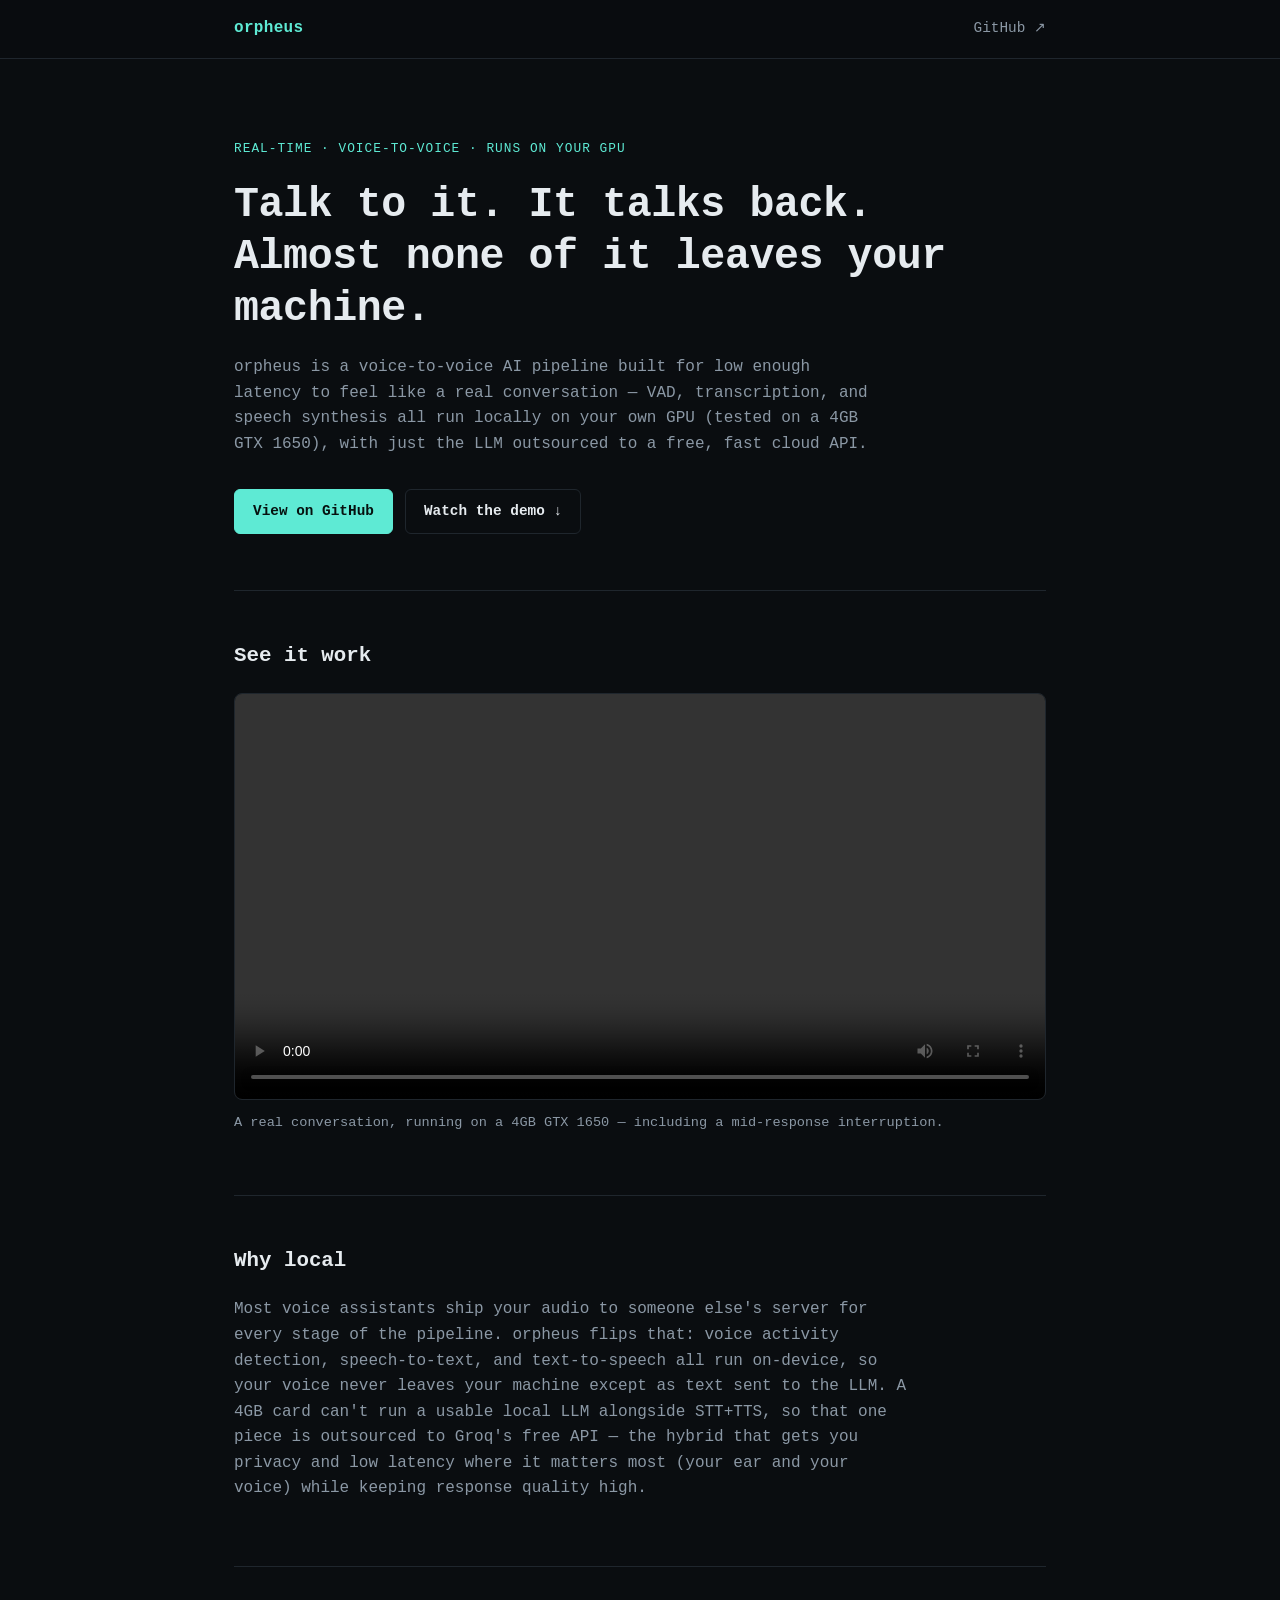
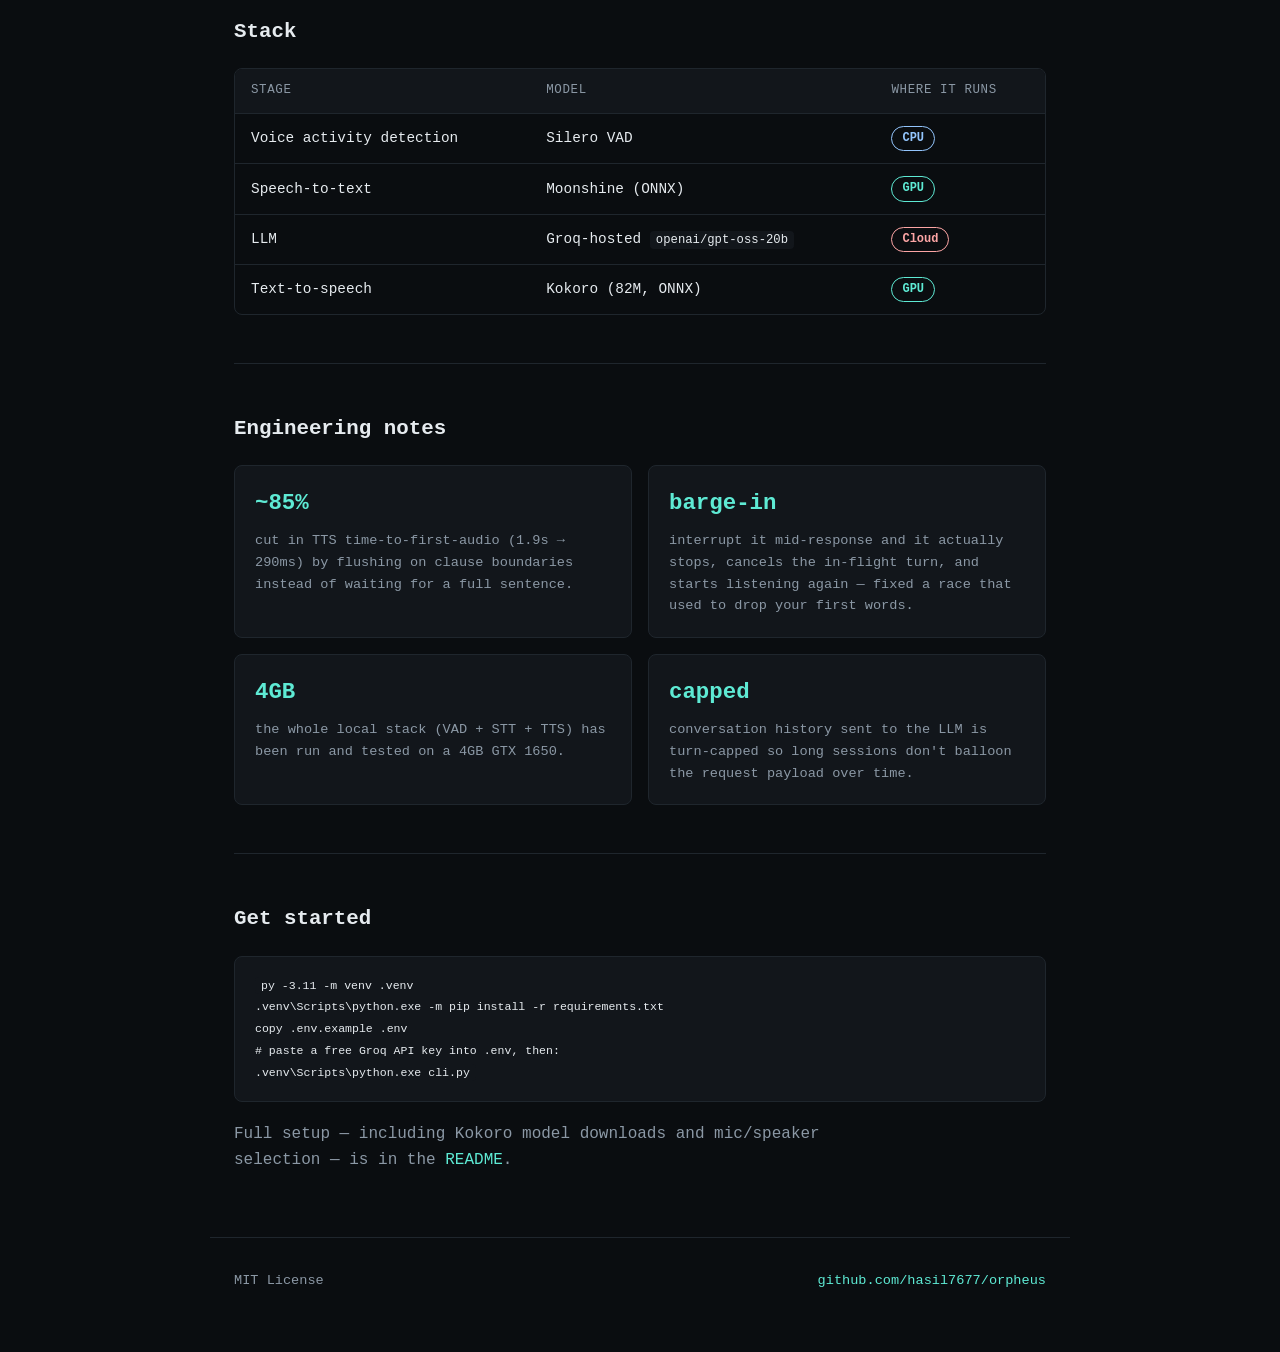
==== site/index.html @ a7efe46a "Deploy site/ to GitHub Pages via Actions instead of manual Vercel upload site/ was never committed, " ====
<!DOCTYPE html>
<html lang="en">
<head>
<meta charset="UTF-8">
<meta name="viewport" content="width=device-width, initial-scale=1.0">
<title>orpheus — local voice-to-voice AI pipeline</title>
<meta name="description" content="A real-time, voice-to-voice AI pipeline that runs almost entirely on your own GPU. Silero VAD, Moonshine STT, Kokoro TTS, Groq-hosted LLM.">

<meta property="og:type" content="website">
<meta property="og:title" content="orpheus — local voice-to-voice AI pipeline">
<meta property="og:description" content="Speak to it, it talks back — VAD, transcription, and speech synthesis all run locally on your own GPU.">
<meta property="og:image" content="https://orpheus-voice.vercel.app/og-image.png">
<meta property="og:url" content="https://orpheus-voice.vercel.app">

<meta name="twitter:card" content="summary_large_image">
<meta name="twitter:title" content="orpheus — local voice-to-voice AI pipeline">
<meta name="twitter:description" content="Speak to it, it talks back — VAD, transcription, and speech synthesis all run locally on your own GPU.">
<meta name="twitter:image" content="https://orpheus-voice.vercel.app/og-image.png">

<link rel="icon" href="data:image/svg+xml,<svg xmlns=%22http://www.w3.org/2000/svg%22 viewBox=%220 0 100 100%22><text y=%22.9em%22 font-size=%2290%22>🎙️</text></svg>">
<link rel="stylesheet" href="style.css">
</head>
<body>

<header class="nav">
  <div class="nav-inner">
    <span class="brand">orpheus</span>
    <a class="nav-link" href="https://github.com/hasil7677/orpheus" target="_blank" rel="noopener">GitHub ↗</a>
  </div>
</header>

<main>
  <section class="hero">
    <p class="eyebrow">real-time · voice-to-voice · runs on your GPU</p>
    <h1>Talk to it. It talks back.<br>Almost none of it leaves your machine.</h1>
    <p class="hero-sub">
      orpheus is a voice-to-voice AI pipeline built for low enough latency to feel
      like a real conversation — VAD, transcription, and speech synthesis all run
      locally on your own GPU (tested on a 4GB GTX 1650), with just the LLM
      outsourced to a free, fast cloud API.
    </p>
    <div class="hero-actions">
      <a class="btn btn-primary" href="https://github.com/hasil7677/orpheus" target="_blank" rel="noopener">View on GitHub</a>
      <a class="btn btn-ghost" href="#demo">Watch the demo ↓</a>
    </div>
  </section>

  <section id="demo" class="section">
    <h2>See it work</h2>
    <div class="video-wrap">
      <video controls preload="metadata">
        <source src="demo.mp4" type="video/mp4">
        Your browser doesn't support embedded video —
        <a href="demo.mp4">download it directly</a>.
      </video>
    </div>
    <p class="caption">A real conversation, running on a 4GB GTX 1650 — including a mid-response interruption.</p>
  </section>

  <section class="section">
    <h2>Why local</h2>
    <p class="body-text">
      Most voice assistants ship your audio to someone else's server for every stage
      of the pipeline. orpheus flips that: voice activity detection, speech-to-text,
      and text-to-speech all run on-device, so your voice never leaves your machine
      except as text sent to the LLM. A 4GB card can't run a usable local LLM
      alongside STT+TTS, so that one piece is outsourced to Groq's free API — the
      hybrid that gets you privacy and low latency where it matters most (your ear
      and your voice) while keeping response quality high.
    </p>
  </section>

  <section class="section">
    <h2>Stack</h2>
    <div class="table-wrap">
      <table>
        <thead>
          <tr><th>Stage</th><th>Model</th><th>Where it runs</th></tr>
        </thead>
        <tbody>
          <tr><td>Voice activity detection</td><td>Silero VAD</td><td><span class="pill pill-cpu">CPU</span></td></tr>
          <tr><td>Speech-to-text</td><td>Moonshine (ONNX)</td><td><span class="pill pill-gpu">GPU</span></td></tr>
          <tr><td>LLM</td><td>Groq-hosted <code>openai/gpt-oss-20b</code></td><td><span class="pill pill-cloud">Cloud</span></td></tr>
          <tr><td>Text-to-speech</td><td>Kokoro (82M, ONNX)</td><td><span class="pill pill-gpu">GPU</span></td></tr>
        </tbody>
      </table>
    </div>
  </section>

  <section class="section">
    <h2>Engineering notes</h2>
    <div class="stat-grid">
      <div class="stat">
        <div class="stat-num">~85%</div>
        <div class="stat-label">cut in TTS time-to-first-audio (1.9s → 290ms) by flushing on clause boundaries instead of waiting for a full sentence.</div>
      </div>
      <div class="stat">
        <div class="stat-num">barge-in</div>
        <div class="stat-label">interrupt it mid-response and it actually stops, cancels the in-flight turn, and starts listening again — fixed a race that used to drop your first words.</div>
      </div>
      <div class="stat">
        <div class="stat-num">4GB</div>
        <div class="stat-label">the whole local stack (VAD + STT + TTS) has been run and tested on a 4GB GTX 1650.</div>
      </div>
      <div class="stat">
        <div class="stat-num">capped</div>
        <div class="stat-label">conversation history sent to the LLM is turn-capped so long sessions don't balloon the request payload over time.</div>
      </div>
    </div>
  </section>

  <section class="section">
    <h2>Get started</h2>
    <pre class="code-block"><code>py -3.11 -m venv .venv
.venv\Scripts\python.exe -m pip install -r requirements.txt
copy .env.example .env
&#35; paste a free Groq API key into .env, then:
.venv\Scripts\python.exe cli.py</code></pre>
    <p class="body-text">
      Full setup — including Kokoro model downloads and mic/speaker selection —
      is in the <a href="https://github.com/hasil7677/orpheus#readme" target="_blank" rel="noopener">README</a>.
    </p>
  </section>
</main>

<footer class="footer">
  <span>MIT License</span>
  <a href="https://github.com/hasil7677/orpheus" target="_blank" rel="noopener">github.com/hasil7677/orpheus</a>
</footer>

</body>
</html>
---- site/style.css ----
:root {
  --bg: #0a0d10;
  --bg-raised: #12161b;
  --border: #1f262d;
  --text: #e6ebef;
  --text-dim: #8b98a5;
  --accent: #5eead4;
  --accent-dim: #2dd4bf22;
  --cpu: #93c5fd;
  --gpu: #5eead4;
  --cloud: #fca5a5;
  --font-mono: "SFMono-Regular", ui-monospace, Menlo, Consolas, "Liberation Mono", monospace;
}

* { box-sizing: border-box; }

html { scroll-behavior: smooth; }

body {
  margin: 0;
  background: var(--bg);
  color: var(--text);
  font-family: var(--font-mono);
  line-height: 1.6;
  font-size: 16px;
}

a { color: var(--accent); text-decoration: none; }
a:hover { text-decoration: underline; }

.nav {
  position: sticky;
  top: 0;
  z-index: 10;
  background: rgba(10, 13, 16, 0.85);
  backdrop-filter: blur(8px);
  border-bottom: 1px solid var(--border);
}

.nav-inner {
  max-width: 860px;
  margin: 0 auto;
  padding: 16px 24px;
  display: flex;
  align-items: center;
  justify-content: space-between;
}

.brand {
  font-weight: 700;
  letter-spacing: 0.02em;
  color: var(--accent);
}

.nav-link { color: var(--text-dim); font-size: 0.9rem; }
.nav-link:hover { color: var(--accent); }

main {
  max-width: 860px;
  margin: 0 auto;
  padding: 0 24px;
}

.hero {
  padding: 80px 0 56px;
}

.eyebrow {
  color: var(--accent);
  font-size: 0.8rem;
  letter-spacing: 0.08em;
  text-transform: uppercase;
  margin: 0 0 20px;
}

.hero h1 {
  font-size: clamp(1.7rem, 4.5vw, 2.6rem);
  line-height: 1.25;
  margin: 0 0 20px;
  font-weight: 700;
  letter-spacing: -0.01em;
}

.hero-sub {
  color: var(--text-dim);
  font-size: 1rem;
  max-width: 640px;
  margin: 0 0 32px;
}

.hero-actions { display: flex; gap: 12px; flex-wrap: wrap; }

.btn {
  display: inline-block;
  padding: 10px 18px;
  border-radius: 6px;
  font-size: 0.9rem;
  font-weight: 600;
  border: 1px solid var(--border);
  text-decoration: none !important;
}

.btn-primary {
  background: var(--accent);
  color: #06110f;
  border-color: var(--accent);
}
.btn-primary:hover { opacity: 0.88; }

.btn-ghost { color: var(--text); }
.btn-ghost:hover { border-color: var(--accent); color: var(--accent); }

.section { padding: 48px 0; border-top: 1px solid var(--border); }

.section h2 {
  font-size: 1.3rem;
  margin: 0 0 20px;
  color: var(--text);
}

.body-text { color: var(--text-dim); max-width: 680px; }

.video-wrap {
  border: 1px solid var(--border);
  border-radius: 8px;
  overflow: hidden;
  background: var(--bg-raised);
}

.video-wrap video { display: block; width: 100%; height: auto; }

.caption {
  color: var(--text-dim);
  font-size: 0.85rem;
  margin-top: 12px;
}

.table-wrap {
  border: 1px solid var(--border);
  border-radius: 8px;
  overflow: hidden;
}

table { width: 100%; border-collapse: collapse; font-size: 0.9rem; }

th, td {
  text-align: left;
  padding: 12px 16px;
  border-bottom: 1px solid var(--border);
}

thead th {
  color: var(--text-dim);
  font-weight: 500;
  background: var(--bg-raised);
  font-size: 0.78rem;
  text-transform: uppercase;
  letter-spacing: 0.05em;
}

tbody tr:last-child td { border-bottom: none; }

code {
  font-family: var(--font-mono);
  background: var(--bg-raised);
  padding: 2px 6px;
  border-radius: 4px;
  font-size: 0.85em;
}

.pill {
  display: inline-block;
  padding: 2px 10px;
  border-radius: 999px;
  font-size: 0.75rem;
  font-weight: 600;
  border: 1px solid currentColor;
}

.pill-cpu { color: var(--cpu); }
.pill-gpu { color: var(--gpu); }
.pill-cloud { color: var(--cloud); }

.stat-grid {
  display: grid;
  grid-template-columns: repeat(2, 1fr);
  gap: 16px;
}

.stat {
  background: var(--bg-raised);
  border: 1px solid var(--border);
  border-radius: 8px;
  padding: 20px;
}

.stat-num {
  font-size: 1.4rem;
  font-weight: 700;
  color: var(--accent);
  margin-bottom: 8px;
}

.stat-label { color: var(--text-dim); font-size: 0.85rem; }

.code-block {
  background: var(--bg-raised);
  border: 1px solid var(--border);
  border-radius: 8px;
  padding: 18px 20px;
  overflow-x: auto;
  font-size: 0.85rem;
  color: var(--text);
  margin: 0 0 20px;
}

.footer {
  max-width: 860px;
  margin: 0 auto;
  padding: 32px 24px 60px;
  display: flex;
  justify-content: space-between;
  color: var(--text-dim);
  font-size: 0.85rem;
  border-top: 1px solid var(--border);
}

@media (max-width: 600px) {
  .hero { padding: 56px 0 40px; }
  .stat-grid { grid-template-columns: 1fr; }
  .footer { flex-direction: column; gap: 8px; }
}
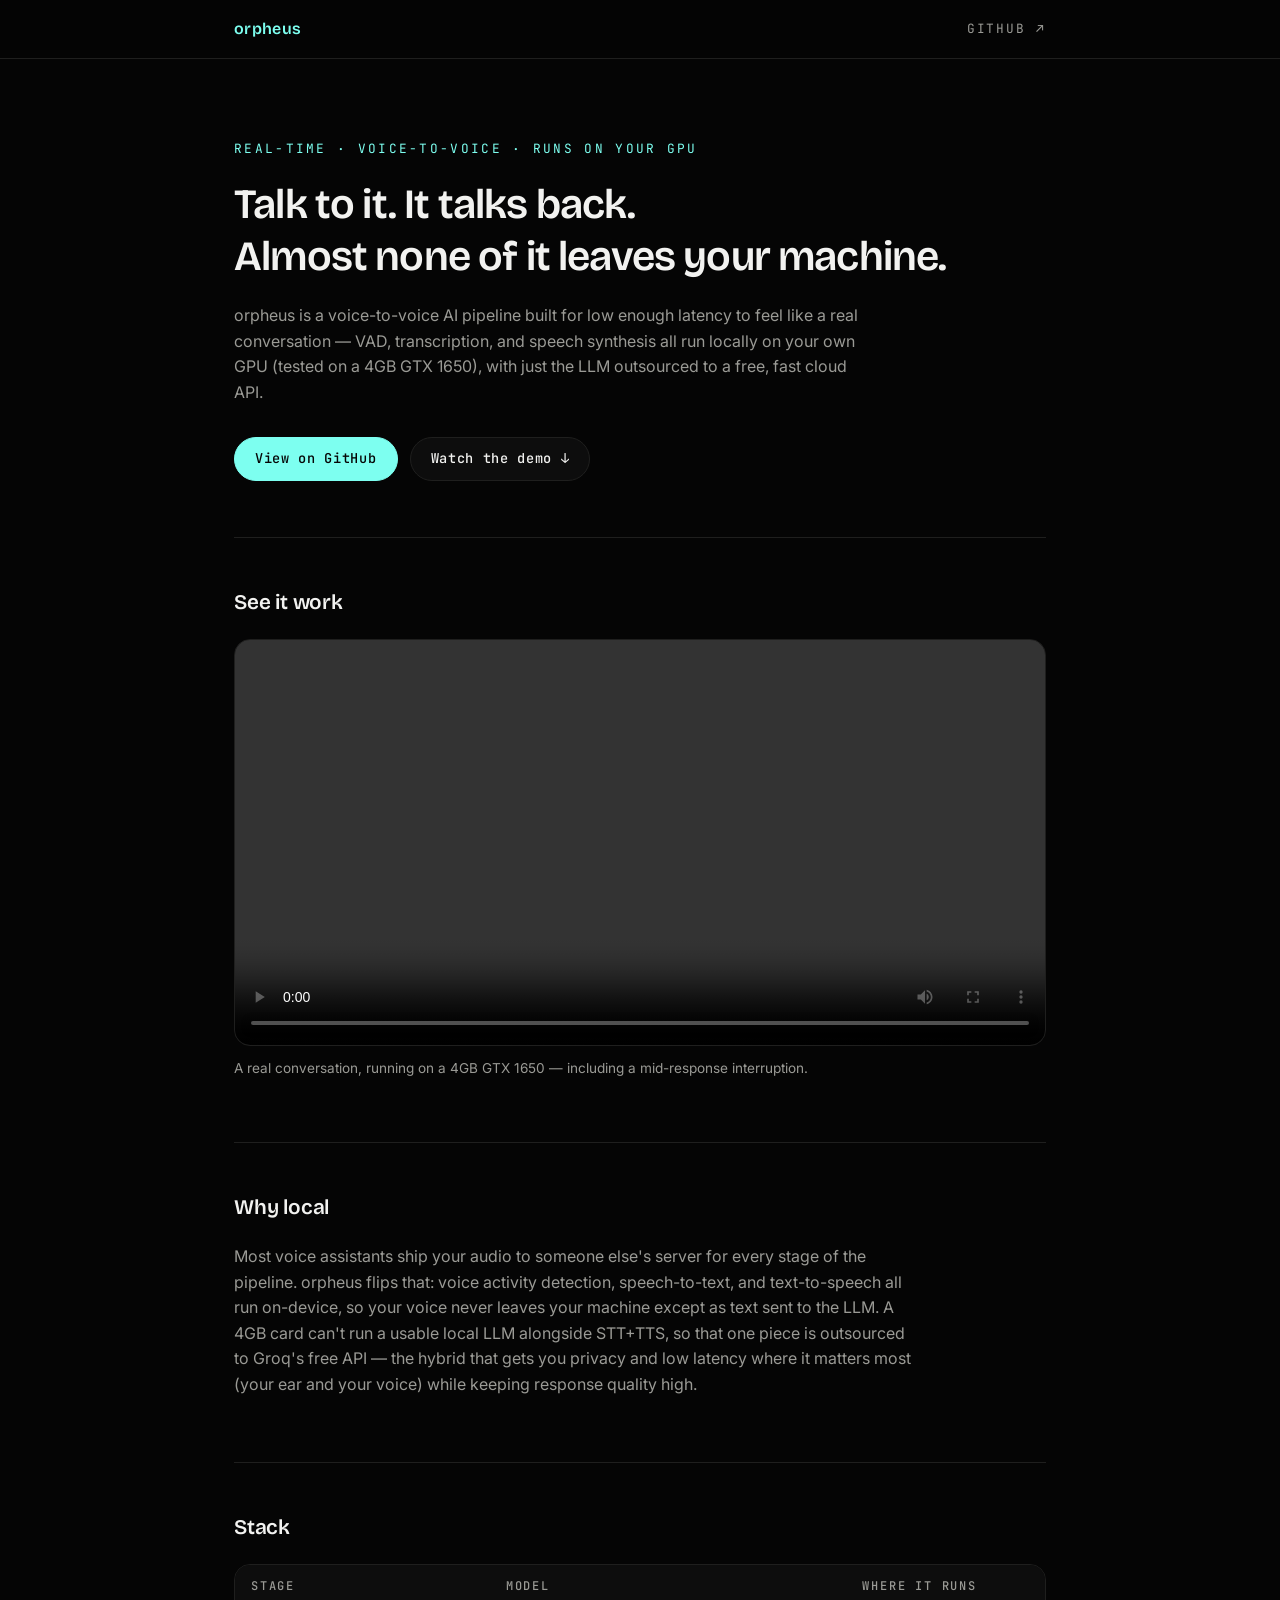
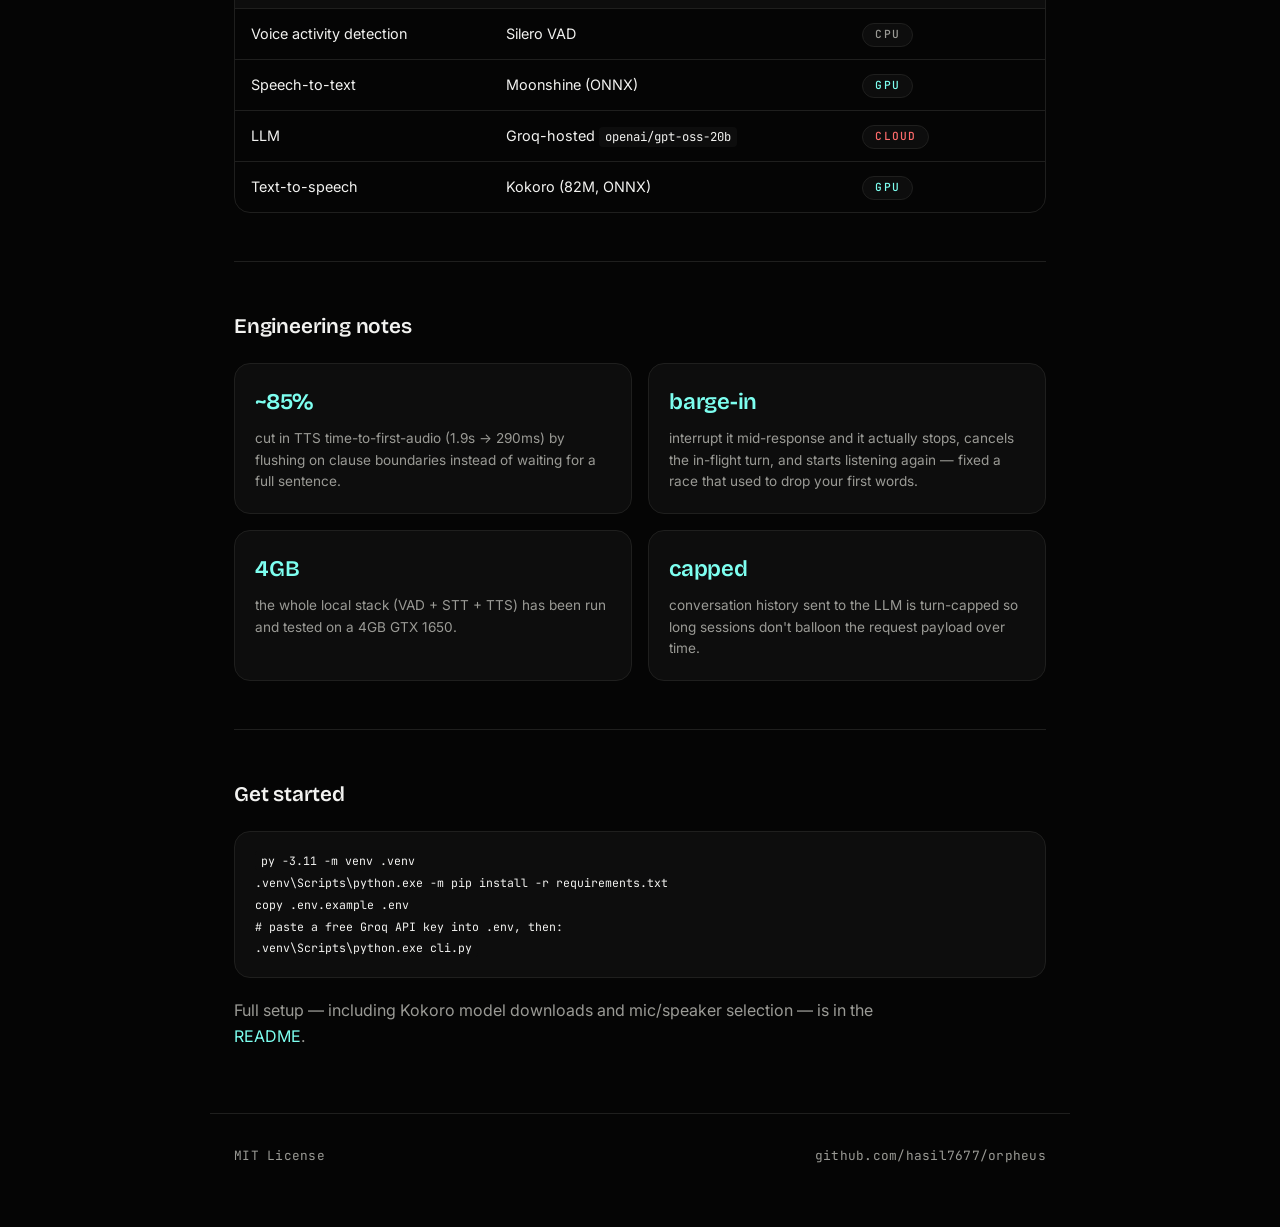
==== commit 8ffe4700: "Reskin site to match personal-site's design system Flat dark background, cyan/coral accent tokens, B" ====
--- a/site/index.html
+++ b/site/index.html
@@ -18,6 +18,7 @@
 <meta name="twitter:image" content="https://orpheus-voice.vercel.app/og-image.png">
 
 <link rel="icon" href="data:image/svg+xml,<svg xmlns=%22http://www.w3.org/2000/svg%22 viewBox=%220 0 100 100%22><text y=%22.9em%22 font-size=%2290%22>🎙️</text></svg>">
+<link rel="preconnect" href="https://fonts.googleapis.com"><link href="https://fonts.googleapis.com/css2?family=Bricolage+Grotesque:wght@400;500;600;700&family=Inter:wght@400;500;600&family=JetBrains+Mono:wght@400;500&display=swap" rel="stylesheet">
 <link rel="stylesheet" href="style.css">
 </head>
 <body>
--- a/site/style.css
+++ b/site/style.css
@@ -1,15 +1,19 @@
 :root {
-  --bg: #0a0d10;
-  --bg-raised: #12161b;
-  --border: #1f262d;
-  --text: #e6ebef;
-  --text-dim: #8b98a5;
-  --accent: #5eead4;
-  --accent-dim: #2dd4bf22;
-  --cpu: #93c5fd;
-  --gpu: #5eead4;
-  --cloud: #fca5a5;
-  --font-mono: "SFMono-Regular", ui-monospace, Menlo, Consolas, "Liberation Mono", monospace;
+  --background: #050505;
+  --foreground: #f2f2f0;
+  --muted: #9a9a95;
+  --accent: #7dfff0;
+  --accent-2: #ff6b6b;
+  --surface: #0d0d0d;
+  --border: #1f1f1e;
+
+  --cpu: var(--muted);
+  --gpu: var(--accent);
+  --cloud: var(--accent-2);
+
+  --font-display: 'Bricolage Grotesque', sans-serif;
+  --font-sans: 'Inter', sans-serif;
+  --font-mono: 'JetBrains Mono', monospace;
 }
 
 * { box-sizing: border-box; }
@@ -18,21 +22,36 @@
 
 body {
   margin: 0;
-  background: var(--bg);
-  color: var(--text);
-  font-family: var(--font-mono);
+  background: var(--background);
+  color: var(--foreground);
+  font-family: var(--font-sans);
   line-height: 1.6;
   font-size: 16px;
 }
 
-a { color: var(--accent); text-decoration: none; }
-a:hover { text-decoration: underline; }
+::selection {
+  background: var(--accent);
+  color: var(--background);
+}
+
+a {
+  color: var(--foreground);
+  text-decoration: none;
+}
+a:hover { color: var(--accent); }
+
+a:focus-visible,
+button:focus-visible {
+  outline: 2px solid var(--accent);
+  outline-offset: 3px;
+  border-radius: 2px;
+}
 
 .nav {
   position: sticky;
   top: 0;
   z-index: 10;
-  background: rgba(10, 13, 16, 0.85);
+  background: rgba(5, 5, 5, 0.85);
   backdrop-filter: blur(8px);
   border-bottom: 1px solid var(--border);
 }
@@ -47,12 +66,19 @@
 }
 
 .brand {
-  font-weight: 700;
+  font-family: var(--font-display);
+  font-weight: 600;
   letter-spacing: 0.02em;
   color: var(--accent);
 }
 
-.nav-link { color: var(--text-dim); font-size: 0.9rem; }
+.nav-link {
+  color: var(--muted);
+  font-family: var(--font-mono);
+  font-size: 0.8rem;
+  text-transform: uppercase;
+  letter-spacing: 0.15em;
+}
 .nav-link:hover { color: var(--accent); }
 
 main {
@@ -66,23 +92,25 @@
 }
 
 .eyebrow {
+  font-family: var(--font-mono);
   color: var(--accent);
   font-size: 0.8rem;
-  letter-spacing: 0.08em;
+  letter-spacing: 0.18em;
   text-transform: uppercase;
   margin: 0 0 20px;
 }
 
 .hero h1 {
+  font-family: var(--font-display);
   font-size: clamp(1.7rem, 4.5vw, 2.6rem);
   line-height: 1.25;
   margin: 0 0 20px;
-  font-weight: 700;
-  letter-spacing: -0.01em;
+  font-weight: 600;
+  letter-spacing: -0.02em;
 }
 
 .hero-sub {
-  color: var(--text-dim);
+  color: var(--muted);
   font-size: 1rem;
   max-width: 640px;
   margin: 0 0 32px;
@@ -92,52 +120,62 @@
 
 .btn {
   display: inline-block;
-  padding: 10px 18px;
-  border-radius: 6px;
-  font-size: 0.9rem;
-  font-weight: 600;
-  border: 1px solid var(--border);
+  padding: 10px 20px;
+  border-radius: 9999px;
+  font-family: var(--font-mono);
+  font-size: 0.85rem;
+  font-weight: 500;
+  letter-spacing: 0.05em;
+  border: 1px solid var(--border);
+  background: var(--surface);
+  color: var(--foreground);
   text-decoration: none !important;
+  transition: border-color 0.2s ease, color 0.2s ease, background 0.2s ease;
 }
 
 .btn-primary {
   background: var(--accent);
-  color: #06110f;
+  color: var(--background);
   border-color: var(--accent);
 }
 .btn-primary:hover { opacity: 0.88; }
 
-.btn-ghost { color: var(--text); }
+.btn-ghost { color: var(--foreground); }
 .btn-ghost:hover { border-color: var(--accent); color: var(--accent); }
 
 .section { padding: 48px 0; border-top: 1px solid var(--border); }
 
 .section h2 {
+  font-family: var(--font-display);
   font-size: 1.3rem;
-  margin: 0 0 20px;
-  color: var(--text);
-}
-
-.body-text { color: var(--text-dim); max-width: 680px; }
+  font-weight: 600;
+  letter-spacing: -0.01em;
+  margin: 0 0 20px;
+  color: var(--foreground);
+}
+
+.body-text { color: var(--muted); max-width: 680px; }
+.body-text a { color: var(--accent); }
+.body-text a:hover { color: var(--accent); text-decoration: underline; }
 
 .video-wrap {
   border: 1px solid var(--border);
-  border-radius: 8px;
+  border-radius: 16px;
   overflow: hidden;
-  background: var(--bg-raised);
+  background: var(--surface);
 }
 
 .video-wrap video { display: block; width: 100%; height: auto; }
 
 .caption {
-  color: var(--text-dim);
+  color: var(--muted);
   font-size: 0.85rem;
   margin-top: 12px;
 }
 
 .table-wrap {
   border: 1px solid var(--border);
-  border-radius: 8px;
+  border-radius: 16px;
   overflow: hidden;
 }
 
@@ -150,19 +188,20 @@
 }
 
 thead th {
-  color: var(--text-dim);
+  color: var(--muted);
+  font-family: var(--font-mono);
   font-weight: 500;
-  background: var(--bg-raised);
-  font-size: 0.78rem;
-  text-transform: uppercase;
-  letter-spacing: 0.05em;
+  background: var(--surface);
+  font-size: 0.75rem;
+  text-transform: uppercase;
+  letter-spacing: 0.15em;
 }
 
 tbody tr:last-child td { border-bottom: none; }
 
 code {
   font-family: var(--font-mono);
-  background: var(--bg-raised);
+  background: var(--surface);
   padding: 2px 6px;
   border-radius: 4px;
   font-size: 0.85em;
@@ -170,11 +209,15 @@
 
 .pill {
   display: inline-block;
-  padding: 2px 10px;
-  border-radius: 999px;
-  font-size: 0.75rem;
-  font-weight: 600;
-  border: 1px solid currentColor;
+  padding: 2px 12px;
+  border-radius: 9999px;
+  font-family: var(--font-mono);
+  font-size: 0.7rem;
+  font-weight: 500;
+  letter-spacing: 0.1em;
+  text-transform: uppercase;
+  border: 1px solid var(--border);
+  background: var(--surface);
 }
 
 .pill-cpu { color: var(--cpu); }
@@ -188,29 +231,32 @@
 }
 
 .stat {
-  background: var(--bg-raised);
-  border: 1px solid var(--border);
-  border-radius: 8px;
+  background: var(--surface);
+  border: 1px solid var(--border);
+  border-radius: 16px;
   padding: 20px;
 }
 
 .stat-num {
+  font-family: var(--font-display);
   font-size: 1.4rem;
-  font-weight: 700;
+  font-weight: 600;
+  letter-spacing: -0.01em;
   color: var(--accent);
   margin-bottom: 8px;
 }
 
-.stat-label { color: var(--text-dim); font-size: 0.85rem; }
+.stat-label { color: var(--muted); font-size: 0.85rem; }
 
 .code-block {
-  background: var(--bg-raised);
-  border: 1px solid var(--border);
-  border-radius: 8px;
+  font-family: var(--font-mono);
+  background: var(--surface);
+  border: 1px solid var(--border);
+  border-radius: 16px;
   padding: 18px 20px;
   overflow-x: auto;
   font-size: 0.85rem;
-  color: var(--text);
+  color: var(--foreground);
   margin: 0 0 20px;
 }
 
@@ -220,10 +266,14 @@
   padding: 32px 24px 60px;
   display: flex;
   justify-content: space-between;
-  color: var(--text-dim);
-  font-size: 0.85rem;
+  color: var(--muted);
+  font-family: var(--font-mono);
+  font-size: 0.8rem;
+  letter-spacing: 0.02em;
   border-top: 1px solid var(--border);
 }
+.footer a { color: var(--muted); }
+.footer a:hover { color: var(--accent); }
 
 @media (max-width: 600px) {
   .hero { padding: 56px 0 40px; }
